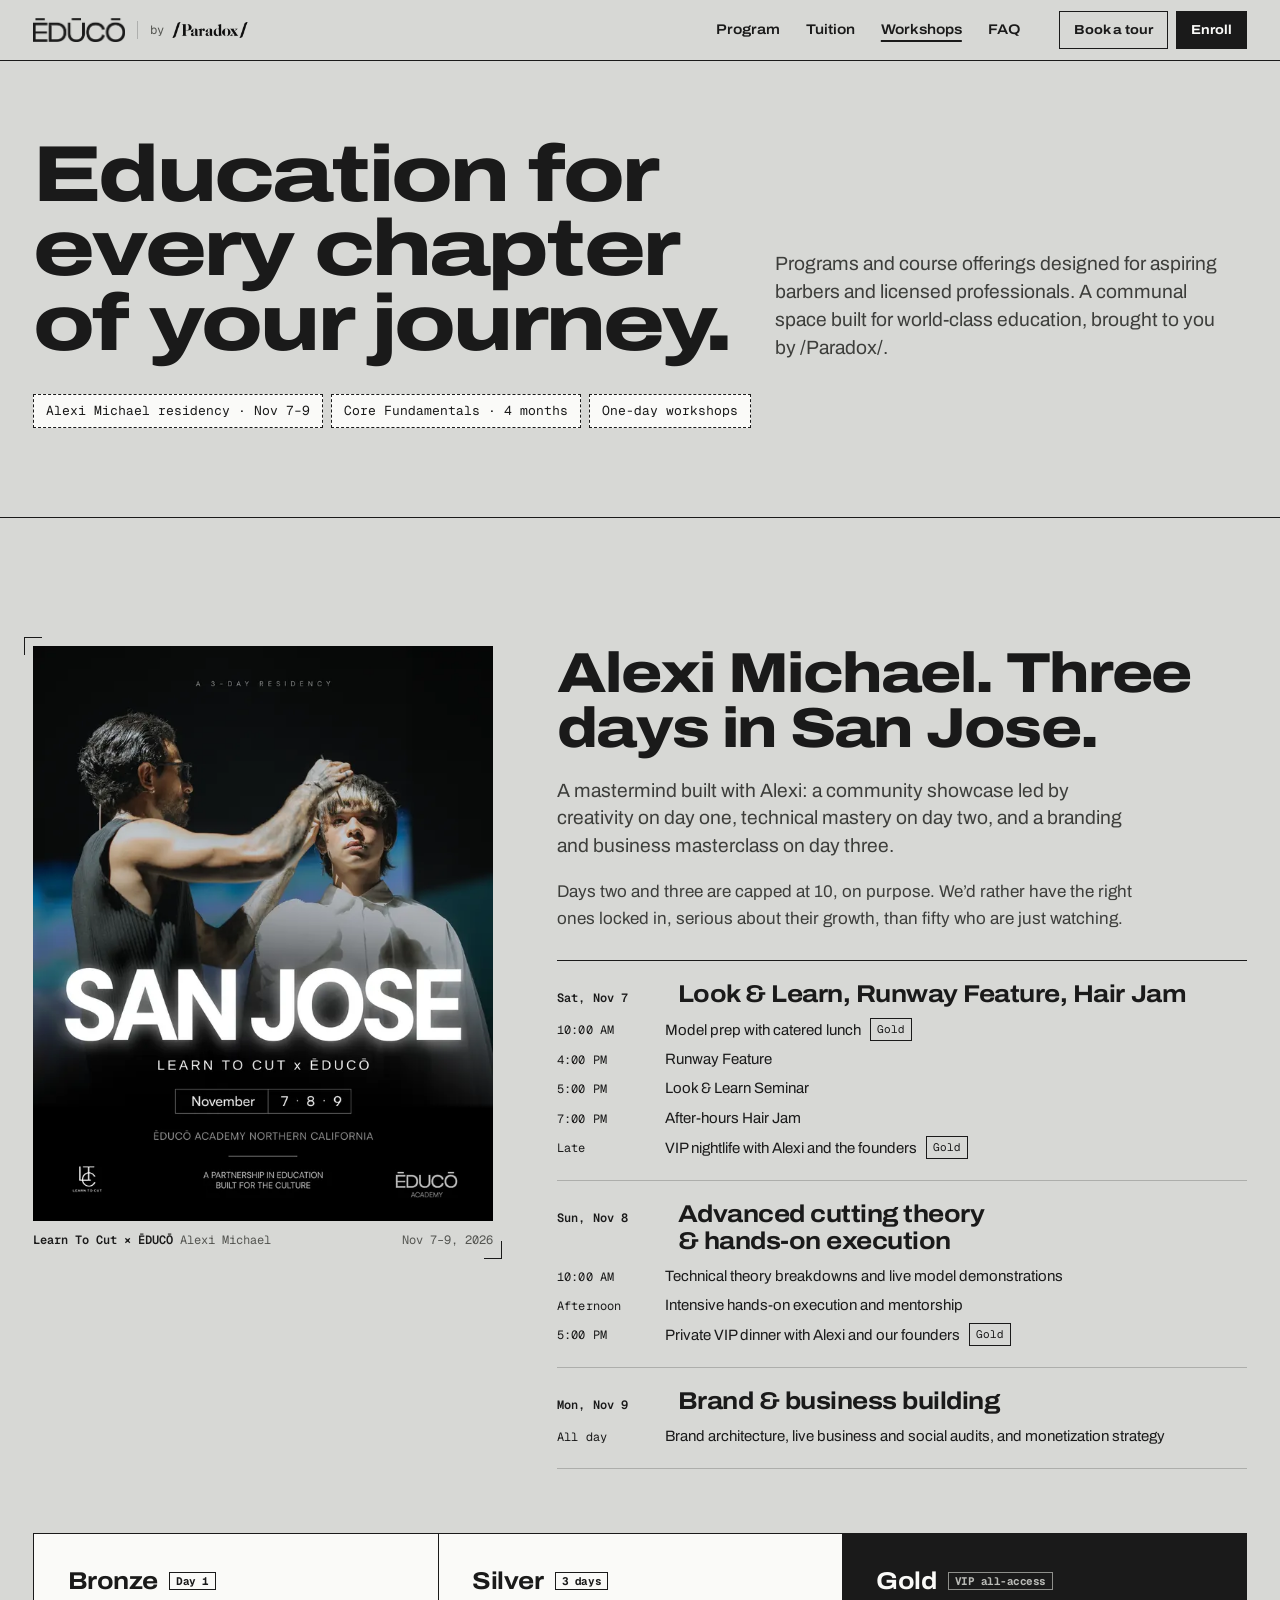
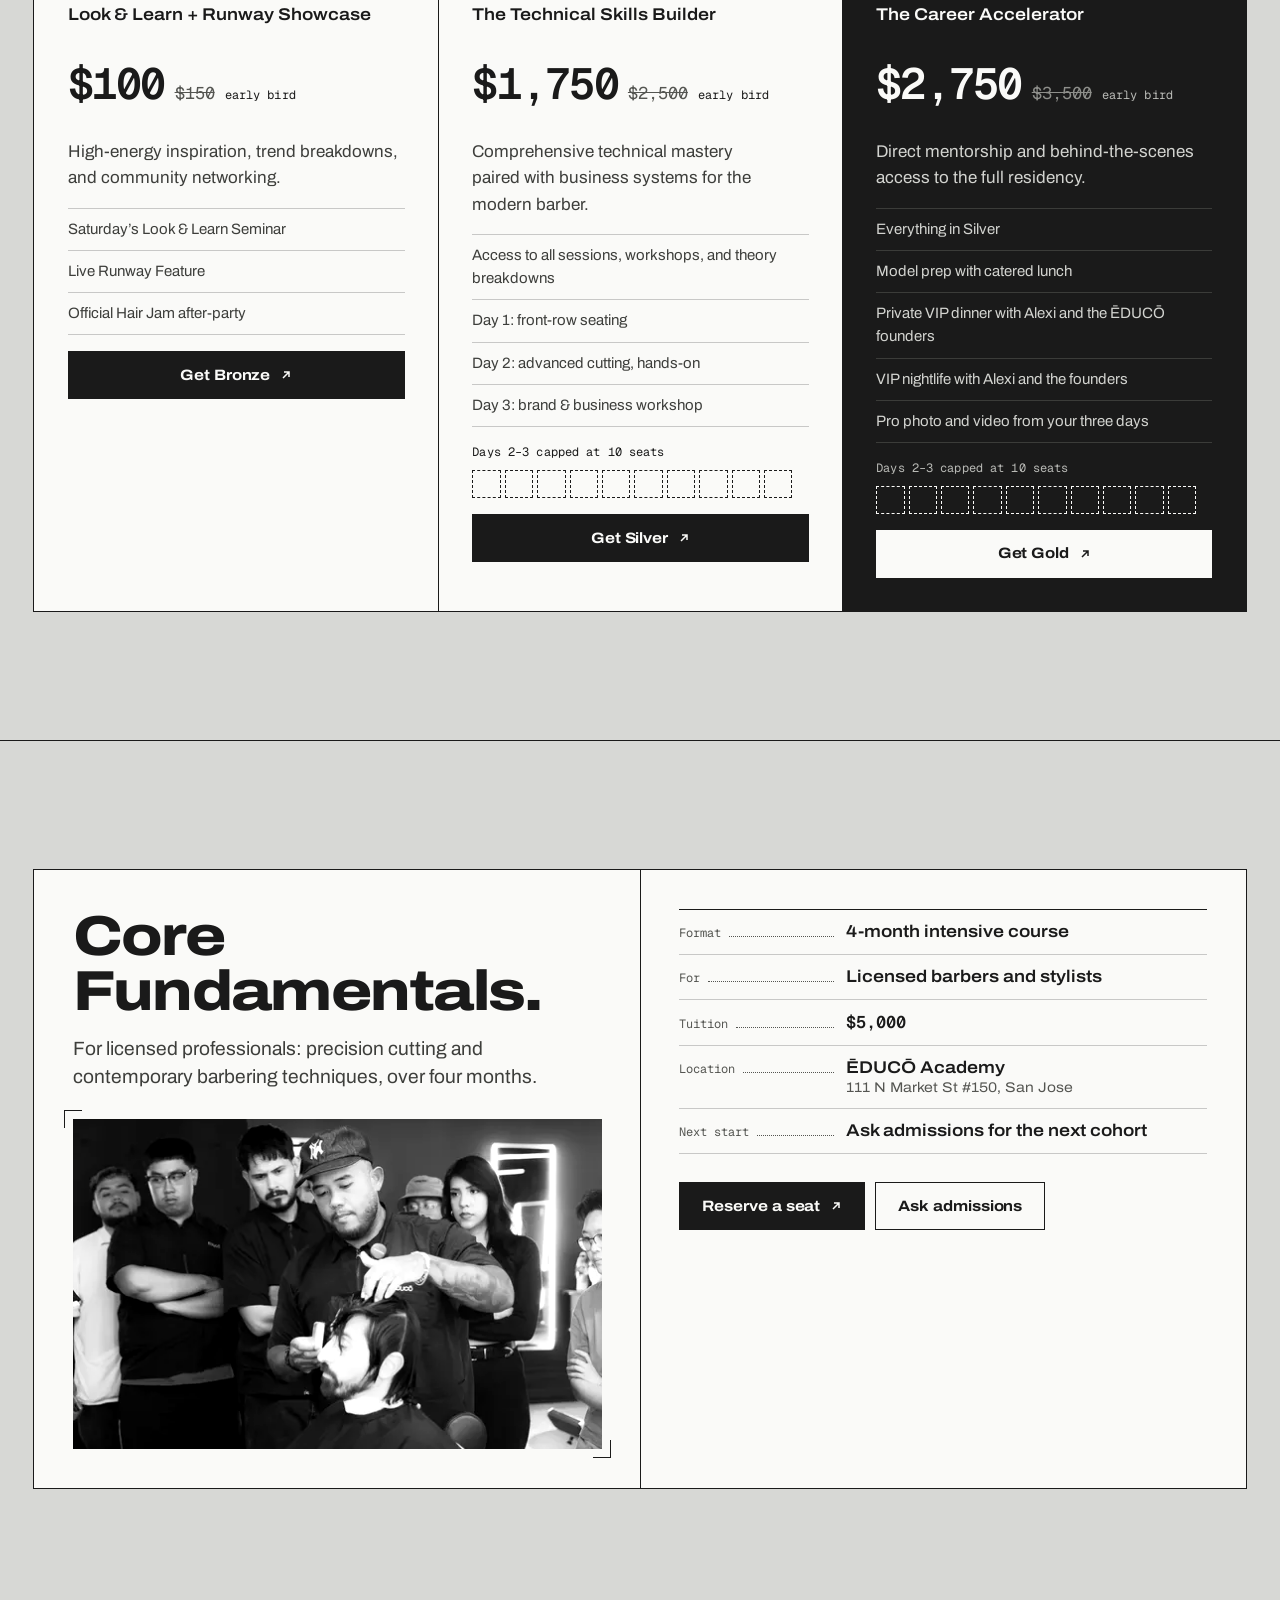
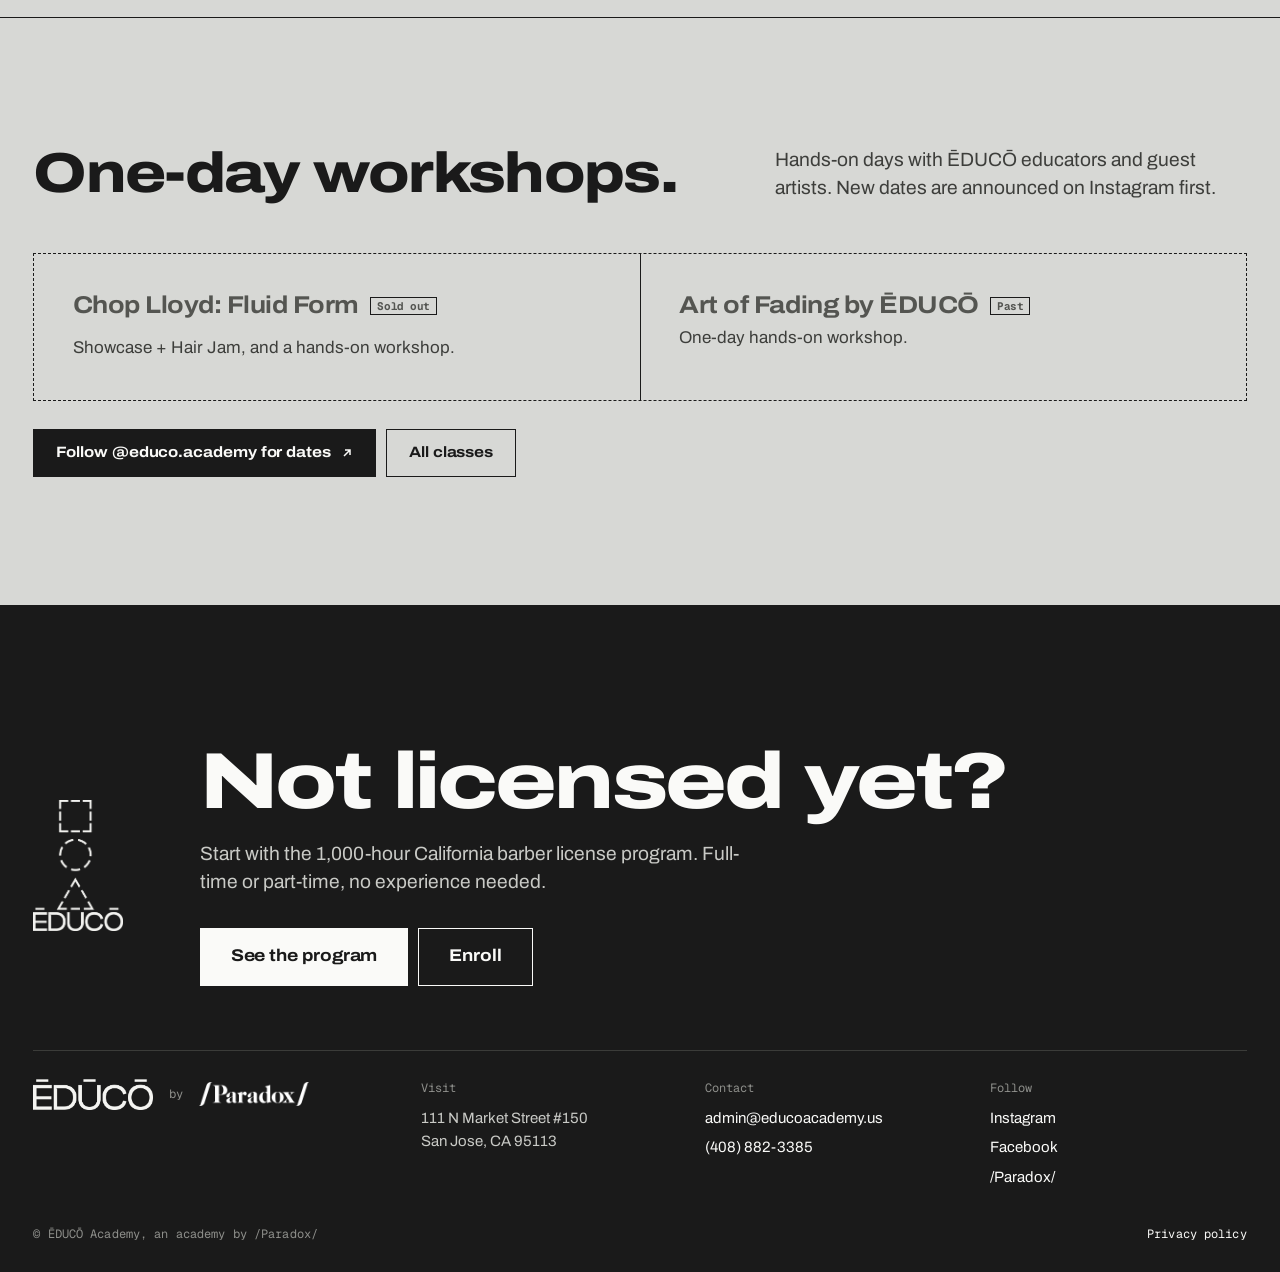
==== workshops.html @ bf1df618 "ĒDUCŌ Academy redesign concept: The Kit (Program + Workshops) Co-Authored-By: Claude Opus 5.5 <norep" ====
<!doctype html>
<html lang="en">
<head>
  <meta charset="utf-8">
  <meta name="viewport" content="width=device-width, initial-scale=1">
  <title>Workshops &amp; courses — ĒDUCŌ Academy</title>
  <meta name="description" content="Workshops and courses for licensed barbers and stylists at ĒDUCŌ Academy, including the Core Fundamentals course and the Alexi Michael three-day residency, Nov 7–9, San Jose.">
  <meta name="theme-color" content="#d7d8d5">
  <link rel="preconnect" href="https://fonts.googleapis.com">
  <link rel="preconnect" href="https://fonts.gstatic.com" crossorigin>
  <link rel="stylesheet" href="https://fonts.googleapis.com/css2?family=Archivo:wdth,wght@62..125,100..900&family=Geist+Mono:wght@400;600&display=swap">
  <link rel="stylesheet" href="edu.css">
  <script src="edu.js" defer></script>
</head>
<body>
<a class="skip" href="#main">Skip to content</a>

<header class="strip">
  <div class="strip__inner wrap">
    <a class="strip__logo" href="index.html" aria-label="ĒDUCŌ Academy home"><img src="img/wordmark-ink.png" alt="ĒDUCŌ" width="1500" height="420"><span class="strip__by">by <img src="img/prdx-ink.png" alt="/Paradox/" width="1984" height="432"></span></a>
    <nav class="strip__nav" aria-label="Main">
      <ul>
        <li><a href="index.html">Program</a></li>
        <li><a href="index.html#tuition">Tuition</a></li>
        <li><a href="workshops.html" aria-current="page">Workshops</a></li>
        <li><a href="index.html#faq">FAQ</a></li>
      </ul>
    </nav>
    <div class="strip__cta">
      <a class="btn btn--sm btn--line" href="https://calendly.com/admin-educoacademy/educo-academy-open-house" target="_blank" rel="noopener">Book a tour</a>
      <a class="btn btn--sm" href="https://educoacademy.edlumina.com/register?student_module=admissions" target="_blank" rel="noopener">Enroll</a>
    </div>
    <button class="menu-btn" type="button" aria-label="Open menu" aria-expanded="false" aria-controls="menu"><span></span></button>
  </div>
</header>

<div class="sheet-menu" id="menu" role="dialog" aria-modal="true" aria-label="Menu">
  <div class="sheet-menu__top">
    <img src="img/wordmark-ink.png" alt="" width="1500" height="420">
    <button class="menu-btn sheet-menu__close" type="button" aria-label="Close menu"><svg viewBox="0 0 14 14" width="14" height="14" fill="none" stroke="currentColor" stroke-width="1.5"><path d="M2 2l10 10M12 2L2 12"/></svg></button>
  </div>
  <ul>
    <li><a href="index.html">Program <span class="mono">1,000 hrs</span></a></li>
    <li><a href="index.html#tuition">Tuition</a></li>
    <li><a href="workshops.html">Workshops</a></li>
    <li><a href="index.html#faq">FAQ</a></li>
    <li><a href="https://www.prdx.us" target="_blank" rel="noopener" class="prdx">/Paradox/</a></li>
  </ul>
  <div class="cta">
    <a class="btn" href="https://educoacademy.edlumina.com/register?student_module=admissions" target="_blank" rel="noopener">Enroll in the program</a>
    <a class="btn btn--line" href="https://calendly.com/admin-educoacademy/educo-academy-open-house" target="_blank" rel="noopener">Book a tour</a>
  </div>
</div>

<main id="main">

  <section class="cover wrap" aria-labelledby="ws-title">
    <div class="sec__head" style="margin:clamp(16px,3vw,40px) 0 0">
      <h1 class="h-xl" id="ws-title">Education for every chapter of your journey.</h1>
      <p class="lede">Programs and course offerings designed for aspiring barbers and licensed professionals. A communal space built for world-class education, brought to you by /Paradox/.</p>
    </div>
    <nav aria-label="On this page" style="margin-top:32px">
      <ul class="focus">
        <li><a href="#residency" style="text-decoration:none">Alexi Michael residency · Nov 7–9</a></li>
        <li><a href="#core" style="text-decoration:none">Core Fundamentals · 4 months</a></li>
        <li><a href="#workshops" style="text-decoration:none">One-day workshops</a></li>
      </ul>
    </nav>
  </section>

  <!-- Residency -->
  <section class="sec wrap" id="residency" aria-labelledby="res-title">
    <div class="residency">
      <figure class="fig">
        <span class="fig__frame"><img src="img/alexi-800.webp" alt="Alexi Michael residency poster: San Jose, Learn To Cut × ĒDUCŌ, November 7, 8, 9." width="640" height="800" loading="lazy"></span>
        <figcaption><span><b>Learn To Cut × ĒDUCŌ</b> Alexi Michael</span><span>Nov 7–9, 2026</span></figcaption>
      </figure>
      <div>
        <h2 class="h-l" id="res-title">Alexi Michael. Three days in San Jose.</h2>
        <p class="lede" style="margin-top:20px">A mastermind built with Alexi: a community showcase led by creativity on day one, technical mastery on day two, and a branding and business masterclass on day three.</p>
        <p style="max-width:60ch;color:var(--ink-2)">Days two and three are capped at 10, on purpose. We’d rather have the right ones locked in, serious about their growth, than fifty who are just watching.</p>

        <div class="days" style="margin-top:28px">
          <div class="day">
            <span class="mono">Sat, Nov 7</span><h3 class="h-m">Look &amp; Learn, Runway Feature, Hair Jam</h3>
            <ol>
              <li><span class="mono">10:00 AM</span><span>Model prep with catered lunch <span class="tag">Gold</span></span></li>
              <li><span class="mono">4:00 PM</span><span>Runway Feature</span></li>
              <li><span class="mono">5:00 PM</span><span>Look &amp; Learn Seminar</span></li>
              <li><span class="mono">7:00 PM</span><span>After-hours Hair Jam</span></li>
              <li><span class="mono">Late</span><span>VIP nightlife with Alexi and the founders <span class="tag">Gold</span></span></li>
            </ol>
          </div>
          <div class="day">
            <span class="mono">Sun, Nov 8</span><h3 class="h-m">Advanced cutting theory &amp; hands-on execution</h3>
            <ol>
              <li><span class="mono">10:00 AM</span><span>Technical theory breakdowns and live model demonstrations</span></li>
              <li><span class="mono">Afternoon</span><span>Intensive hands-on execution and mentorship</span></li>
              <li><span class="mono">5:00 PM</span><span>Private VIP dinner with Alexi and our founders <span class="tag">Gold</span></span></li>
            </ol>
          </div>
          <div class="day">
            <span class="mono">Mon, Nov 9</span><h3 class="h-m">Brand &amp; business building</h3>
            <ol>
              <li><span class="mono">All day</span><span>Brand architecture, live business and social audits, and monetization strategy</span></li>
            </ol>
          </div>
        </div>
      </div>
    </div>

    <div class="passes" style="margin-top:clamp(40px,5vw,64px)">
      <article class="pass">
        <h3 class="h-m">Bronze <span class="tag">Day 1</span></h3>
        <p class="pass__name">Look &amp; Learn + Runway Showcase</p>
        <p class="pass__price"><b>$100</b><s>$150</s><span class="mono">early bird</span></p>
        <p style="margin:0;color:var(--ink-2)">High-energy inspiration, trend breakdowns, and community networking.</p>
        <ul>
          <li>Saturday’s Look &amp; Learn Seminar</li>
          <li>Live Runway Feature</li>
          <li>Official Hair Jam after-party</li>
        </ul>
        <a class="btn" href="https://www.educoacademy.us/alexi-michael" target="_blank" rel="noopener">Get Bronze<svg viewBox="0 0 12 12" fill="none" stroke="currentColor" stroke-width="1.5" aria-hidden="true"><path d="M3 9l6-6M4 3h5v5"/></svg></a>
      </article>
      <article class="pass">
        <h3 class="h-m">Silver <span class="tag">3 days</span></h3>
        <p class="pass__name">The Technical Skills Builder</p>
        <p class="pass__price"><b>$1,750</b><s>$2,500</s><span class="mono">early bird</span></p>
        <p style="margin:0;color:var(--ink-2)">Comprehensive technical mastery paired with business systems for the modern barber.</p>
        <ul>
          <li>Access to all sessions, workshops, and theory breakdowns</li>
          <li>Day 1: front-row seating</li>
          <li>Day 2: advanced cutting, hands-on</li>
          <li>Day 3: brand &amp; business workshop</li>
        </ul>
        <div class="seats"><span class="mono">Days 2–3 capped at 10 seats</span><div class="seats__row" aria-hidden="true"><i></i><i></i><i></i><i></i><i></i><i></i><i></i><i></i><i></i><i></i></div></div>
        <a class="btn" href="https://www.educoacademy.us/alexi-michael" target="_blank" rel="noopener">Get Silver<svg viewBox="0 0 12 12" fill="none" stroke="currentColor" stroke-width="1.5" aria-hidden="true"><path d="M3 9l6-6M4 3h5v5"/></svg></a>
      </article>
      <article class="pass pass--gold">
        <h3 class="h-m">Gold <span class="tag">VIP all-access</span></h3>
        <p class="pass__name">The Career Accelerator</p>
        <p class="pass__price"><b>$2,750</b><s>$3,500</s><span class="mono">early bird</span></p>
        <p style="margin:0;color:#d3d4d0">Direct mentorship and behind-the-scenes access to the full residency.</p>
        <ul>
          <li>Everything in Silver</li>
          <li>Model prep with catered lunch</li>
          <li>Private VIP dinner with Alexi and the ĒDUCŌ founders</li>
          <li>VIP nightlife with Alexi and the founders</li>
          <li>Pro photo and video from your three days</li>
        </ul>
        <div class="seats"><span class="mono">Days 2–3 capped at 10 seats</span><div class="seats__row" aria-hidden="true"><i></i><i></i><i></i><i></i><i></i><i></i><i></i><i></i><i></i><i></i></div></div>
        <a class="btn" href="https://www.educoacademy.us/alexi-michael" target="_blank" rel="noopener">Get Gold<svg viewBox="0 0 12 12" fill="none" stroke="currentColor" stroke-width="1.5" aria-hidden="true"><path d="M3 9l6-6M4 3h5v5"/></svg></a>
      </article>
    </div>
  </section>

  <!-- Core Fundamentals -->
  <section class="sec wrap" id="core" aria-labelledby="core-title">
    <div class="offer">
      <div class="offer__promise">
        <h2 class="h-l" id="core-title">Core Fundamentals.</h2>
        <p class="lede" style="margin:0">For licensed professionals: precision cutting and contemporary barbering techniques, over four months.</p>
        <figure class="fig" style="margin-top:12px"><span class="fig__frame"><img src="img/room-800.webp" alt="Barbers gathered around a chair during a class." width="533" height="800" loading="lazy"></span></figure>
      </div>
      <div class="offer__spec">
        <dl class="spec">
          <div><dt>Format</dt><dd>4-month intensive course</dd></div>
          <div><dt>For</dt><dd>Licensed barbers and stylists</dd></div>
          <div><dt>Tuition</dt><dd><span class="v">$5,000</span></dd></div>
          <div><dt>Location</dt><dd>ĒDUCŌ Academy <small>111 N Market St #150, San Jose</small></dd></div>
          <div><dt>Next start</dt><dd>Ask admissions for the next cohort</dd></div>
        </dl>
        <div class="cover__actions">
          <a class="btn" href="https://www.educoacademy.us/classes" target="_blank" rel="noopener">Reserve a seat<svg viewBox="0 0 12 12" fill="none" stroke="currentColor" stroke-width="1.5" aria-hidden="true"><path d="M3 9l6-6M4 3h5v5"/></svg></a>
          <a class="btn btn--line" href="mailto:admin@educoacademy.us?subject=Core%20Fundamentals">Ask admissions</a>
        </div>
      </div>
    </div>
  </section>

  <!-- One-day workshops -->
  <section class="sec wrap" id="workshops" aria-labelledby="day-title">
    <div class="sec__head">
      <h2 class="h-l" id="day-title">One-day workshops.</h2>
      <p class="lede">Hands-on days with ĒDUCŌ educators and guest artists. New dates are announced on Instagram first.</p>
    </div>
    <div class="offer offer--past">
      <div class="offer__promise">
        <h3 class="h-m">Chop Lloyd: Fluid Form <span class="tag">Sold out</span></h3>
        <p style="margin:0;color:var(--ink-2)">Showcase + Hair Jam, and a hands-on workshop.</p>
      </div>
      <div class="offer__spec">
        <h3 class="h-m">Art of Fading by ĒDUCŌ <span class="tag">Past</span></h3>
        <p style="margin:6px 0 0;color:var(--ink-2)">One-day hands-on workshop.</p>
      </div>
    </div>
    <div class="cover__actions">
      <a class="btn" href="https://www.instagram.com/educo.academy" target="_blank" rel="noopener">Follow @educo.academy for dates<svg viewBox="0 0 12 12" fill="none" stroke="currentColor" stroke-width="1.5" aria-hidden="true"><path d="M3 9l6-6M4 3h5v5"/></svg></a>
      <a class="btn btn--line" href="https://www.educoacademy.us/classes" target="_blank" rel="noopener">All classes</a>
    </div>
  </section>

  <!-- Close: back to the program -->
  <section class="close" aria-labelledby="close-title">
    <div class="wrap close__grid">
      <img class="close__logo" src="img/logo-stack-paper.png" alt="" width="1500" height="2195" loading="lazy">
      <div>
        <h2 class="h-xl" id="close-title">Not licensed yet?</h2>
        <p class="lede" style="margin:20px 0 32px">Start with the 1,000-hour California barber license program. Full-time or part-time, no experience needed.</p>
        <div class="close__actions">
          <a class="btn btn--lg" href="index.html">See the program</a>
          <a class="btn btn--lg btn--line" href="https://educoacademy.edlumina.com/register?student_module=admissions" target="_blank" rel="noopener">Enroll</a>
        </div>
      </div>
    </div>
  </section>
</main>


<footer class="foot">
  <div class="wrap">
    <div class="foot__grid">
      <div class="foot__lock">
        <img src="img/wordmark-paper.png" alt="ĒDUCŌ" width="1500" height="420" loading="lazy">
        <span class="x">by</span>
        <a class="p" href="https://www.prdx.us" target="_blank" rel="noopener"><img src="img/prdx-paper.png" alt="/Paradox/" width="1984" height="432" loading="lazy"></a>
      </div>
      <div>
        <h2>Visit</h2>
        <address>111 N Market Street #150<br>San Jose, CA 95113</address>
      </div>
      <div>
        <h2>Contact</h2>
        <ul>
          <li><a href="mailto:admin@educoacademy.us">admin@educoacademy.us</a></li>
          <li><a href="tel:+14088823385">(408) 882-3385</a></li>
        </ul>
      </div>
      <div>
        <h2>Follow</h2>
        <ul>
          <li><a href="https://www.instagram.com/educo.academy" target="_blank" rel="noopener">Instagram</a></li>
          <li><a href="https://www.facebook.com/people/Educo-Academy/61577444746271/" target="_blank" rel="noopener">Facebook</a></li>
          <li><a href="https://www.prdx.us" target="_blank" rel="noopener">/Paradox/</a></li>
        </ul>
      </div>
    </div>
    <div class="foot__base mono">
      <span>© ĒDUCŌ Academy, an academy by /Paradox/</span>
      <a href="https://www.educoacademy.us/privacy-policy">Privacy policy</a>
    </div>
  </div>
</footer>
</body>
</html>
---- edu.css ----
/* ĒDUCŌ — The Kit */

:root {
  --steel: #d7d8d5;
  --steel-2: #c9cbc7;
  --sheet: #fafaf8;
  --ink: #1a1a1a;
  --ink-2: #3d3e3b;
  --mute: #545551;
  --line: rgba(26, 26, 26, 0.22);
  --prdx: #00a3c4;          /* /Paradox/ Barbicide blue: lineage only; ink text on it, or on ink */

  --sans: "Archivo", "Helvetica Neue", Arial, sans-serif;
  --mono: "Geist Mono", ui-monospace, "SFMono-Regular", Menlo, monospace;

  --gutter: clamp(16px, 2.6vw, 36px);
  --ease-out: cubic-bezier(0.23, 1, 0.32, 1);
  --ease-in-out: cubic-bezier(0.77, 0, 0.175, 1);
  color-scheme: light;
}

*, *::before, *::after { box-sizing: border-box; }
html { -webkit-text-size-adjust: 100%; scroll-behavior: smooth; scroll-padding-top: 72px; scrollbar-color: var(--ink) var(--steel); scrollbar-width: thin; }
body {
  margin: 0; background: var(--steel); color: var(--ink);
  font-family: var(--sans); font-variation-settings: "wdth" 100; font-size: 1.0625rem; line-height: 1.55;
  -webkit-font-smoothing: antialiased; overflow-x: clip;
}
::selection { background: var(--ink); color: var(--sheet); }
img { display: block; max-width: 100%; height: auto; }
a { color: inherit; text-underline-offset: 0.22em; text-decoration-thickness: 1px; }
:focus-visible { outline: 2px solid var(--ink); outline-offset: 3px; }
.skip { position: absolute; left: 12px; top: -60px; z-index: 100; background: var(--ink); color: var(--sheet); padding: 10px 14px; font: 600 0.8rem/1 var(--mono); text-decoration: none; }
.skip:focus { top: 12px; }
h1, h2, h3 { text-wrap: balance; margin: 0; }
p { text-wrap: pretty; }

.wrap { padding-inline: var(--gutter); max-width: 1520px; margin-inline: auto; }

/* ---------- Type ---------- */

.mono { font-family: var(--mono); font-size: 0.75rem; letter-spacing: 0.01em; font-variant-numeric: tabular-nums; }
.h-xl {
  font-variation-settings: "wdth" 125; font-weight: 800; letter-spacing: -0.035em;
  font-size: clamp(2.4rem, 6.2vw, 5.75rem); line-height: 0.94;
}
.h-l {
  font-variation-settings: "wdth" 118; font-weight: 800; letter-spacing: -0.03em;
  font-size: clamp(2rem, 4.4vw, 4rem); line-height: 0.98;
}
.h-m {
  font-variation-settings: "wdth" 112; font-weight: 700; letter-spacing: -0.02em;
  font-size: clamp(1.35rem, 1.9vw, 1.75rem); line-height: 1.1;
}
.lede { font-size: clamp(1.15rem, 1.5vw, 1.375rem); line-height: 1.45; max-width: 52ch; color: var(--ink-2); }
.prdx { font-weight: 700; text-decoration: underline; text-decoration-color: var(--prdx); text-decoration-thickness: 3px; white-space: nowrap; }
.nowrap { white-space: nowrap; }
.prdx-mark { display: inline-block; height: 0.74em; width: auto; vertical-align: -0.02em; }

/* ---------- Buttons ---------- */

.btn {
  display: inline-flex; align-items: center; justify-content: center; gap: 10px;
  height: 48px; padding: 0 22px; border-radius: 0; text-decoration: none; cursor: pointer;
  font-family: var(--sans); font-variation-settings: "wdth" 112; font-weight: 700; font-size: 0.9375rem; letter-spacing: -0.005em;
  border: 1.5px solid var(--ink); background: var(--ink); color: var(--sheet);
  transition: transform 160ms var(--ease-out), background-color 200ms var(--ease-out), color 200ms var(--ease-out);
}
.btn:hover { background: #333431; }
.btn:active { transform: scale(0.97); }
.btn svg { width: 12px; height: 12px; transition: transform 240ms var(--ease-out); }
.btn:hover svg { transform: translate(2px, -2px); }
.btn--line { background: transparent; color: var(--ink); }
.btn--line:hover { background: var(--ink); color: var(--sheet); }
.btn--prdx { background: var(--prdx); border-color: var(--prdx); color: var(--ink); }
.btn--prdx:hover { background: var(--ink); border-color: var(--ink); color: var(--prdx); }
.btn--sm { height: 38px; padding: 0 14px; font-size: 0.8125rem; }
.btn--lg { height: 58px; padding: 0 30px; font-size: 1.0625rem; }

/* ---------- Strip ---------- */

.strip { position: sticky; top: 0; z-index: 40; background: color-mix(in srgb, var(--steel) 92%, transparent); border-bottom: 1px solid var(--ink); }
@supports (backdrop-filter: blur(1px)) { .strip { backdrop-filter: blur(10px) saturate(1.1); } }
.strip__inner { display: flex; align-items: center; gap: 18px; height: 60px; }
.strip__logo { display: flex; align-items: center; gap: 12px; text-decoration: none; flex: none; }
.strip__logo img { width: 92px; }
.strip__by { display: none; align-items: center; gap: 8px; font-family: var(--mono); font-size: 0.75rem; color: var(--mute); padding-left: 12px; border-left: 1px solid var(--line); }
.strip__by img { width: 76px; }
.strip__nav { display: none; margin-left: auto; }
.strip__nav ul { display: flex; gap: 2px; list-style: none; margin: 0; padding: 0; }
.strip__nav a {
  display: block; padding: 8px 12px; text-decoration: none;
  font-variation-settings: "wdth" 112; font-weight: 600; font-size: 0.875rem;
  transition: background-color 200ms var(--ease-out);
}
.strip__nav a:hover { background: var(--steel-2); }
.strip__nav a[aria-current="page"] { text-decoration: underline; text-decoration-thickness: 2px; text-underline-offset: 6px; }
.strip__cta { display: flex; gap: 8px; margin-left: auto; }
.strip__cta .btn--line { display: none; }
@media (min-width: 640px) { .strip__by { display: inline-flex; } }
@media (min-width: 1000px) {
  .strip__nav { display: block; }
  .strip__cta { margin-left: 8px; }
  .strip__cta .btn--line { display: inline-flex; }
}
.menu-btn { display: inline-grid; place-items: center; width: 38px; height: 38px; border: 1.5px solid var(--ink); background: transparent; cursor: pointer; padding: 0; }
.menu-btn span { display: block; width: 14px; height: 1.5px; background: var(--ink); box-shadow: 0 -4px 0 var(--ink), 0 4px 0 var(--ink); }
@media (min-width: 1000px) { .menu-btn { display: none; } }

.sheet-menu {
  position: fixed; inset: 0; z-index: 60; background: var(--sheet); display: flex; flex-direction: column;
  padding: 12px var(--gutter) 24px; clip-path: inset(0 0 100% 0); visibility: hidden;
  transition: clip-path 520ms var(--ease-in-out), visibility 0s linear 520ms;
}
.sheet-menu.is-open { clip-path: inset(0); visibility: visible; transition: clip-path 520ms var(--ease-in-out), visibility 0s; }
.sheet-menu__top { display: flex; justify-content: space-between; align-items: center; height: 40px; }
.sheet-menu__top img { width: 92px; }
.sheet-menu ul { list-style: none; margin: 28px 0 0; padding: 0; border-top: 1px solid var(--ink); }
.sheet-menu li a {
  display: flex; justify-content: space-between; align-items: baseline; padding: 16px 0; border-bottom: 1px solid var(--line); text-decoration: none;
  font-variation-settings: "wdth" 125; font-weight: 800; font-size: 2rem; letter-spacing: -0.03em; line-height: 1;
}
.sheet-menu .cta { margin-top: auto; display: grid; gap: 10px; }
.sheet-menu .cta .btn { height: 54px; }

/* ---------- Logo: construction draw-down ---------- */

.js .cover__logo { clip-path: inset(0 0 100% 0); }
.js.is-loaded .cover__logo { clip-path: inset(0 0 0 0); transition: clip-path 1300ms var(--ease-in-out) 100ms; }
.close__logo { width: clamp(64px, 7vw, 96px); }


/* Crop marks around plates */
.fig { position: relative; margin: 0; }
.fig img { width: 100%; height: 100%; object-fit: cover; filter: grayscale(1) contrast(1.08); }
.fig::before, .fig::after {
  content: ""; position: absolute; width: 18px; height: 18px; pointer-events: none; z-index: 2;
  border-color: var(--ink); border-style: solid;
}
.fig::before { left: -9px; top: -9px; border-width: 1px 0 0 1px; }
.fig::after { right: -9px; bottom: -9px; border-width: 0 1px 1px 0; }
.fig figcaption {
  display: flex; justify-content: space-between; gap: 12px; margin-top: 10px;
  font-family: var(--mono); font-size: 0.75rem; color: var(--mute);
}
.fig figcaption b { color: var(--ink); font-weight: 600; }
.fig__frame { display: block; overflow: hidden; background: var(--steel-2); }

/* ---------- Cover ---------- */

.cover { padding-block: clamp(24px, 3vw, 44px) clamp(56px, 7vw, 96px); }
.cover__grid { display: grid; gap: 36px; }
.cover__head { display: grid; gap: clamp(20px, 2.6vw, 36px); }
.cover__logo { width: clamp(100px, 11vw, 160px); }
.cover__h1 { font-size: clamp(2.2rem, 4.6vw, 4.6rem); }
.cover .lede { margin: 28px 0 0; }
.cover__actions { display: flex; flex-wrap: wrap; gap: 10px; margin-top: 28px; }
.cover__photo { position: relative; }
.cover__photo .fig__frame { aspect-ratio: 4 / 5; position: relative; }
/* Hairline part callouts on Fig. 1 (positions assume the 4:5 frame + 35% crop) */
.callout {
  position: absolute; z-index: 2; left: var(--x); top: var(--y); display: flex; align-items: center;
  transform: translate(-4.5px, -50%); pointer-events: none;
}
.callout::before { content: ""; order: -2; width: 9px; height: 9px; border: 1.5px solid var(--sheet); border-radius: 50%; flex: none; }
.callout::after { content: ""; order: -1; width: clamp(28px, 5vw, 64px); border-top: 1px solid var(--sheet); }
.callout b { font: 600 0.6875rem/1 var(--mono); color: var(--ink); background: var(--sheet); padding: 4px 6px; }
.callout--l { flex-direction: row-reverse; transform: translate(calc(-100% + 4.5px), -50%); }

.cover__photo img { object-position: 50% 35%; }
.cover__plate { background: var(--sheet); border: 1px solid var(--ink); padding: 16px 18px 6px; margin-top: 16px; }
.cover__plate-title { display: flex; justify-content: space-between; gap: 12px; margin: 0 0 10px; color: var(--mute); }
.cover__plate .spec > div { padding: 8px 0; }
.cover__plate .spec > div:last-child { border-bottom: 0; }
.cover__plate .spec dd { font-size: 0.9375rem; }
.cover__plate .spec dd small { font-size: 0.8125rem; }
@media (min-width: 960px) {
  .cover__grid { grid-template-columns: minmax(0, 1fr) minmax(0, 1fr); gap: clamp(32px, 4vw, 72px); align-items: center; }
  .cover__plate { position: absolute; left: -36px; bottom: 44px; width: min(440px, 80%); margin: 0; }
}

/* ---------- Spec table ---------- */

.spec { margin: 0; display: grid; border-top: 1.5px solid var(--ink); }
.spec > div {
  display: grid; grid-template-columns: minmax(6.5em, 0.6fr) 1.4fr; gap: 12px; align-items: baseline;
  padding: 11px 0; border-bottom: 1px solid var(--line);
}
.spec dt { display: flex; align-items: baseline; gap: 8px; font-family: var(--mono); font-size: 0.75rem; color: var(--mute); }
.spec dt::after { content: ""; flex: 1; min-width: 12px; border-bottom: 1px dotted currentColor; }
.spec dd { margin: 0; font-variation-settings: "wdth" 112; font-weight: 600; font-size: 1.0625rem; line-height: 1.3; }
.spec dd .v { font-family: var(--mono); font-weight: 600; font-variant-numeric: tabular-nums; }
.spec dd small { display: block; font-family: var(--sans); font-weight: 400; font-size: 0.875rem; color: var(--mute); }

/* ---------- Section frame ---------- */

.sec { padding-block: clamp(72px, 10vw, 140px); border-top: 1px solid var(--ink); }
.sec__head { display: grid; gap: 16px; margin-bottom: clamp(32px, 4vw, 56px); }
.sec__head .lede { margin: 0; }
@media (min-width: 960px) {
  .sec__head { grid-template-columns: minmax(0, 1.2fr) minmax(0, 0.8fr); align-items: end; gap: var(--gutter); }
}

.sheet { background: var(--sheet); border: 1px solid var(--ink); padding: clamp(20px, 3vw, 40px); }
.sec--sheet { background: var(--sheet); }

/* ---------- Comparison (vs. others) ---------- */

.compare { display: grid; gap: 0; border: 1px solid var(--ink); background: var(--sheet); }
.compare__col { padding: clamp(20px, 3vw, 36px); }
.compare__col + .compare__col { border-top: 1px solid var(--ink); }
.compare__col h3 { display: flex; align-items: center; justify-content: space-between; gap: 12px; padding-bottom: 14px; border-bottom: 1.5px solid var(--ink); margin-bottom: 4px; }
.compare__col ul { list-style: none; margin: 0; padding: 0; }
.compare__col li { display: grid; grid-template-columns: 22px 1fr; gap: 10px; padding: 12px 0; border-bottom: 1px solid var(--line); }
.compare__col li svg { width: 16px; height: 16px; margin-top: 4px; }
.compare__col--them { background: var(--steel-2); color: var(--ink-2); }
.compare__col--them h3 { color: var(--ink-2); border-color: var(--ink-2); }
.compare__col--them li { color: var(--ink-2); }
@media (min-width: 860px) {
  .compare { grid-template-columns: 1.15fr 0.85fr; }
  .compare__col + .compare__col { border-top: 0; border-left: 1px solid var(--ink); }
}

/* ---------- Lineage ---------- */

.lineage { display: grid; gap: 32px; }
.lineage blockquote { margin: 0; }
.lineage blockquote p {
  font-variation-settings: "wdth" 112; font-weight: 600; letter-spacing: -0.02em;
  font-size: clamp(1.4rem, 2.5vw, 2.25rem); line-height: 1.18; margin: 0;
}
.lineage cite { display: block; margin-top: 18px; font-style: normal; }
.lineage .fig__frame { aspect-ratio: 4 / 5; }
.lineage__links { display: flex; flex-wrap: wrap; gap: 10px 24px; align-items: center; margin-top: 28px; }
.link {
  display: inline-flex; align-items: center; gap: 8px; text-decoration: none; padding-bottom: 3px;
  font-variation-settings: "wdth" 112; font-weight: 700; font-size: 0.9375rem;
  background: linear-gradient(currentColor, currentColor) 0 100% / 100% 1.5px no-repeat;
  transition: background-size 320ms var(--ease-out);
}
.link:hover { background-size: 0% 1.5px; background-position: 100% 100%; }
.link svg { width: 12px; height: 12px; }
@media (min-width: 960px) {
  .lineage { grid-template-columns: minmax(0, 0.8fr) minmax(0, 1.2fr); gap: clamp(32px, 5vw, 96px); align-items: center; }
}

/* ---------- Parts list (curriculum) ---------- */

.parts { list-style: none; margin: 0; padding: 0; display: grid; border-top: 1.5px solid var(--ink); }
.parts li { display: grid; grid-template-columns: 4.2em 1fr; gap: 4px 12px; padding: 16px 0; border-bottom: 1px solid var(--line); }
.parts .no { font-family: var(--mono); font-size: 0.75rem; color: var(--mute); padding-top: 5px; }
.parts p { grid-column: 2; margin: 0; color: var(--ink-2); font-size: 0.9375rem; }
.curriculum { display: grid; gap: 32px; }
.curriculum__figs { display: grid; grid-template-columns: 1fr 1fr; gap: 20px; align-content: start; }
.curriculum__figs .fig__frame { aspect-ratio: 3 / 4; }
.curriculum__figs .fig:first-child { grid-column: 1 / -1; }
.curriculum__figs .fig:first-child .fig__frame { aspect-ratio: 16 / 10; }
.focus { display: flex; flex-wrap: wrap; gap: 8px; margin: 22px 0 0; padding: 0; list-style: none; }
.focus li {
  font-family: var(--mono); font-size: 0.8125rem; padding: 6px 12px; border: 1px dashed var(--ink); background: var(--sheet);
}
@media (min-width: 960px) {
  .curriculum { grid-template-columns: minmax(0, 1fr) minmax(0, 1fr); gap: clamp(32px, 5vw, 80px); }
}

/* ---------- Configurator ---------- */

.config { display: grid; gap: 0; border: 1px solid var(--ink); background: var(--sheet); }
.config__side { padding: clamp(20px, 3vw, 40px); display: grid; gap: 22px; align-content: start; }
.config__main { padding: clamp(20px, 3vw, 40px); border-top: 1px solid var(--ink); }
.toggle { display: inline-grid; grid-template-columns: 1fr 1fr; border: 1.5px solid var(--ink); padding: 3px; gap: 3px; width: 100%; max-width: 420px; position: relative; }
.toggle button {
  position: relative; z-index: 1; height: 46px; border: 0; background: transparent; cursor: pointer; color: var(--ink);
  font-family: var(--sans); font-variation-settings: "wdth" 112; font-weight: 700; font-size: 0.9375rem;
  transition: color 240ms var(--ease-out);
}
.toggle button[aria-pressed="true"] { color: var(--sheet); }
.toggle__thumb {
  position: absolute; z-index: 0; top: 3px; bottom: 3px; left: 3px; width: calc(50% - 4.5px); background: var(--ink);
  transition: transform 380ms var(--ease-out);
}
.toggle[data-mode="pt"] .toggle__thumb { transform: translateX(calc(100% + 3px)); }
.config__big { display: flex; align-items: baseline; gap: 12px; flex-wrap: wrap; }
.config__big b {
  font-family: var(--mono); font-weight: 600; font-variant-numeric: tabular-nums; letter-spacing: -0.05em;
  font-size: clamp(3.4rem, 8vw, 6.5rem); line-height: 0.9;
}
.swap { display: inline-block; transition: opacity 220ms var(--ease-out), transform 220ms var(--ease-out); }
.swap.is-swapping { opacity: 0; transform: translateY(6px); }
.req { list-style: none; margin: 0; padding: 0; display: grid; gap: 8px; }
.req li { display: grid; grid-template-columns: 22px 1fr; gap: 8px; }
.req svg { width: 16px; height: 16px; margin-top: 4px; }
@media (min-width: 960px) {
  .config { grid-template-columns: minmax(0, 0.9fr) minmax(0, 1.1fr); }
  .config__main { border-top: 0; border-left: 1px solid var(--ink); }
}

/* ---------- Educators ---------- */

.people { display: grid; gap: 40px 24px; }
.person .fig__frame { aspect-ratio: 4 / 5; }
.person h3 { margin-top: 18px; }
.person .role { color: var(--mute); margin-top: 4px; }
.person blockquote { margin: 14px 0 0; color: var(--ink-2); font-size: 0.9375rem; }
@media (min-width: 760px) { .people { grid-template-columns: repeat(3, minmax(0, 1fr)); } }

/* ---------- Field reports (students) ---------- */

.reports { display: grid; gap: 1px; background: var(--ink); border: 1px solid var(--ink); }
.report { background: var(--sheet); padding: 22px; display: grid; gap: 14px; align-content: start; }
.report__who { display: flex; align-items: center; gap: 12px; }
.report__who img { width: 52px; height: 52px; object-fit: cover; filter: grayscale(1); flex: none; }
.report__who .init { width: 52px; height: 52px; display: grid; place-items: center; border: 1px dashed var(--ink); font-family: var(--mono); font-size: 0.875rem; flex: none; }
.report__who b { display: block; font-variation-settings: "wdth" 112; font-weight: 700; line-height: 1.15; }
.report p { margin: 0; font-size: 0.9375rem; line-height: 1.5; color: var(--ink-2); }
.report--lead { background: var(--ink); color: var(--sheet); }
.report--lead p { color: var(--sheet); font-variation-settings: "wdth" 112; font-weight: 600; font-size: clamp(1.15rem, 1.6vw, 1.4rem); line-height: 1.3; letter-spacing: -0.01em; }
.report--lead .report__who b { color: var(--sheet); }
.report--lead .mono { color: #b9bab6; }
@media (min-width: 700px) { .reports { grid-template-columns: repeat(2, minmax(0, 1fr)); } }
@media (min-width: 1100px) {
  .reports { grid-template-columns: repeat(4, minmax(0, 1fr)); }
  .report--lead { grid-column: span 2; grid-row: span 2; padding: 36px; align-content: space-between; }
  .report:last-child { grid-column: span 2; }
}

/* ---------- Tuition: one price sheet with leaders ---------- */

.price { margin: 0; border: 1px solid var(--ink); background: var(--sheet); padding: clamp(8px, 1.6vw, 20px) clamp(20px, 3vw, 40px); }
.price > div { display: flex; align-items: baseline; gap: 14px; padding: clamp(16px, 2vw, 26px) 0; border-bottom: 1px solid var(--line); }
.price > div:last-child { border-bottom: 0; }
.price > div::after { content: ""; order: 1; flex: 1; min-width: 24px; border-bottom: 1.5px dotted var(--ink); }
.price dt { font-variation-settings: "wdth" 118; font-weight: 800; letter-spacing: -0.02em; font-size: clamp(1.35rem, 2.4vw, 2.25rem); line-height: 1.05; }
.price dt small { display: block; margin-top: 6px; font-variation-settings: "wdth" 100; font-weight: 400; letter-spacing: 0; font-size: 0.9375rem; color: var(--ink-2); }
.price dd { order: 2; margin: 0; white-space: nowrap; line-height: 1; }
.price__fig { font-family: var(--mono); font-weight: 600; font-variant-numeric: tabular-nums; letter-spacing: -0.04em; font-size: clamp(1.9rem, 4.4vw, 3.6rem); }
.price__word { font-variation-settings: "wdth" 118; font-weight: 800; letter-spacing: -0.03em; font-size: clamp(1.5rem, 3.4vw, 2.75rem); }

/* ---------- Stations (enroll path) ---------- */

.stations { list-style: none; margin: 0; padding: 0; display: grid; gap: 0; counter-reset: st; }
.station { position: relative; display: grid; gap: 12px; padding: 24px 0 28px 52px; border-left: 1px dashed var(--ink); margin-left: 15px; }
.station::before {
  content: ""; position: absolute; left: -16px; top: 24px; width: 30px; height: 30px; background: var(--steel); border: 1.5px solid var(--ink);
}
.station:nth-child(2)::before { border-radius: 50%; }
.station:nth-child(3)::before { clip-path: polygon(50% 4%, 98% 96%, 2% 96%); background: var(--ink); border: 0; }
.station:nth-child(4)::before { background: var(--ink); }
.station:last-child { border-left-color: transparent; }
.station p { margin: 0; color: var(--ink-2); max-width: 46ch; }
.station .btn { justify-self: start; }
@media (min-width: 960px) {
  .stations { grid-template-columns: repeat(4, minmax(0, 1fr)); }
  .station { padding: 56px 24px 0 0; margin: 0; border-left: 0; border-top: 1px dashed var(--ink); align-content: start; }
  .station::before { left: 0; top: -16px; }
  .station:last-child { border-top-color: var(--ink); border-top-style: solid; }
}

/* ---------- FAQ ---------- */

.faq { border-top: 1.5px solid var(--ink); }
.faq details { border-bottom: 1px solid var(--line); }
.faq summary {
  list-style: none; cursor: pointer; display: grid; grid-template-columns: 1fr 24px; gap: 16px; align-items: center; padding: 18px 0;
  font-variation-settings: "wdth" 112; font-weight: 700; font-size: 1.125rem; line-height: 1.25;
}
.faq summary::-webkit-details-marker { display: none; }
.faq summary i { position: relative; width: 16px; height: 16px; justify-self: end; }
.faq summary i::before, .faq summary i::after { content: ""; position: absolute; left: 0; right: 0; top: 7px; height: 1.5px; background: var(--ink); transition: transform 300ms var(--ease-out); }
.faq summary i::after { transform: rotate(90deg); }
.faq details[open] summary i::after { transform: rotate(0deg); }
.faq summary:hover { color: var(--ink-2); }
.faq .a { padding: 0 0 20px; max-width: 68ch; color: var(--ink-2); }
.faq .a p { margin: 0 0 10px; }
.faq .a ul { margin: 0; padding-left: 1.1em; }
.faq-grid { display: grid; gap: 32px; }
@media (min-width: 960px) { .faq-grid { grid-template-columns: minmax(0, 0.7fr) minmax(0, 1.3fr); gap: clamp(32px, 5vw, 80px); } }

/* ---------- Compliance ---------- */

.comply { display: grid; gap: 20px; padding: clamp(24px, 3vw, 40px); border: 1px dashed var(--ink); }
.comply p { margin: 0; max-width: 70ch; }
.comply ul { list-style: none; margin: 0; padding: 0; display: flex; flex-wrap: wrap; gap: 10px; }
.comply a { display: inline-flex; align-items: center; gap: 8px; padding: 8px 12px; border: 1px solid var(--ink); text-decoration: none; font-family: var(--mono); font-size: 0.75rem; background: var(--sheet); transition: background-color 200ms var(--ease-out), color 200ms var(--ease-out); }
.comply a:hover { background: var(--ink); color: var(--sheet); }
.comply svg { width: 11px; height: 11px; }

/* ---------- Close ---------- */

.close { background: var(--ink); color: var(--sheet); padding-block: clamp(72px, 11vw, 160px) clamp(40px, 5vw, 64px); }
.close__grid { display: grid; gap: 32px; }
.close .h-xl { max-width: 14ch; }
.close .lede { color: #c9cac6; }
.close .btn { background: var(--sheet); color: var(--ink); border-color: var(--sheet); }
.close .btn:hover { background: #fff; }
.close .btn--line { background: transparent; color: var(--sheet); }
.close .btn--line:hover { background: var(--sheet); color: var(--ink); }
.close__actions { display: flex; flex-wrap: wrap; gap: 10px; }
@media (min-width: 960px) { .close__grid { grid-template-columns: auto 1fr; gap: clamp(40px, 6vw, 96px); align-items: center; } }

/* ---------- Footer ---------- */

.foot { background: var(--ink); color: #c9cac6; padding: 0 0 28px; font-size: 0.9375rem; }
.foot a { text-decoration: none; color: var(--sheet); overflow-wrap: anywhere; }
.foot a:hover { text-decoration: underline; }
.foot__grid { display: grid; gap: 28px; grid-template-columns: repeat(2, minmax(0, 1fr)); padding-top: 28px; border-top: 1px solid #3b3c39; }
.foot h2 { font-family: var(--mono); font-size: 0.75rem; font-weight: 400; color: #8e8f8b; margin: 0 0 10px; }
.foot ul { list-style: none; margin: 0; padding: 0; display: grid; gap: 6px; }
.foot address { font-style: normal; }
.foot__lock { display: flex; align-items: center; gap: 16px; grid-column: 1 / -1; }
.foot__lock img { width: 120px; }
.foot__lock span { font-family: var(--mono); font-size: 0.75rem; }
.foot__lock .x { color: #8e8f8b; }
.foot__lock .p img { width: 110px; }
.foot__base { margin-top: 36px; display: flex; flex-wrap: wrap; justify-content: space-between; gap: 12px; color: #8e8f8b; }
@media (min-width: 900px) { .foot__grid { grid-template-columns: 1.4fr 1fr 1fr 1fr; } .foot__lock { grid-column: auto; align-self: start; } }

/* ---------- Workshops ---------- */

.offer { display: grid; gap: 0; border: 1px solid var(--ink); background: var(--sheet); }
.offer__promise { padding: clamp(22px, 3vw, 40px); display: grid; gap: 16px; align-content: start; }
.offer__spec { padding: clamp(22px, 3vw, 40px); border-top: 1px solid var(--ink); }
.offer + .offer { margin-top: 24px; }
.offer .fig__frame { aspect-ratio: 16 / 10; }
@media (min-width: 960px) {
  .offer { grid-template-columns: 1fr 1fr; }
  .offer__spec { border-top: 0; border-left: 1px solid var(--ink); }
}
.offer--past { background: transparent; border-style: dashed; }
.offer--past .h-m { color: var(--mute); }

.passes { display: grid; gap: 0; border: 1px solid var(--ink); background: var(--sheet); }
.pass { padding: clamp(22px, 2.6vw, 36px); display: grid; gap: 16px; align-content: start; }
.pass + .pass { border-top: 1px solid var(--ink); }
.pass h3 .tag, .offer h3 .tag { vertical-align: 0.3em; }
.pass__name { margin: -8px 0 0; font-variation-settings: "wdth" 112; font-weight: 600; }
.pass__price { display: flex; align-items: baseline; gap: 10px; flex-wrap: wrap; }
.pass__price b { font-family: var(--mono); font-weight: 600; font-size: clamp(2rem, 3.4vw, 2.75rem); letter-spacing: -0.04em; line-height: 1; }
.pass__price s { font-family: var(--mono); color: var(--mute); }
.pass ul { list-style: none; margin: 0; padding: 0; border-top: 1px solid var(--line); }
.pass li { padding: 9px 0; border-bottom: 1px solid var(--line); font-size: 0.9375rem; color: var(--ink-2); }
.pass .btn { margin-top: auto; }
.pass--gold { background: var(--ink); color: var(--sheet); }
.pass--gold li { color: #d3d4d0; border-color: #3b3c39; }
.pass--gold ul { border-color: #3b3c39; }
.pass--gold .pass__price s { color: #8e8f8b; }
.pass--gold .btn { background: var(--sheet); color: var(--ink); border-color: var(--sheet); }
.pass--gold .mono, .pass--gold .tag { color: #b9bab6; border-color: #8e8f8b; }
@media (min-width: 960px) {
  .passes { grid-template-columns: repeat(3, minmax(0, 1fr)); }
  .pass + .pass { border-top: 0; border-left: 1px solid var(--ink); }
}

.seats { display: grid; gap: 8px; }
.seats__row { display: grid; grid-template-columns: repeat(10, 1fr); gap: 4px; max-width: 320px; }
.seats__row i { aspect-ratio: 1; border: 1px dashed currentColor; }

.days { display: grid; gap: 0; border-top: 1.5px solid var(--ink); }
.day { display: grid; grid-template-columns: 6.5em 1fr; gap: 10px; align-items: baseline; padding: 20px 0; border-bottom: 1px solid var(--line); }
.day > .mono { color: var(--ink); font-weight: 600; }
.day ol { grid-column: 1 / -1; list-style: none; margin: 0; padding: 0; display: grid; gap: 6px; }
.day li { display: grid; grid-template-columns: 6.5em 1fr; gap: 10px; font-size: 0.9375rem; }
.day li .mono { padding-top: 3px; }
.tag { display: inline-block; font-family: var(--mono); font-size: 0.6875rem; padding: 2px 6px; border: 1px solid var(--ink); margin-left: 6px; vertical-align: 2px; }

.residency { display: grid; gap: 32px; }
.residency .fig__frame { aspect-ratio: 4 / 5; }
.residency .fig img { filter: none; }
@media (min-width: 960px) { .residency { grid-template-columns: minmax(0, 0.8fr) minmax(0, 1.2fr); gap: clamp(32px, 5vw, 80px); align-items: start; } }

@media (prefers-reduced-motion: reduce) {
  html { scroll-behavior: auto; }
  *, *::before, *::after { animation: none !important; transition-duration: 1ms !important; transition-delay: 0ms !important; }
  .js .cover__logo { clip-path: none; }
}

@media (max-width: 559px) {
  .price > div { flex-wrap: wrap; gap: 8px; }
  .price > div::after { display: none; }
  .price dt { flex: 1 0 100%; }
  .price dd { white-space: normal; }
}
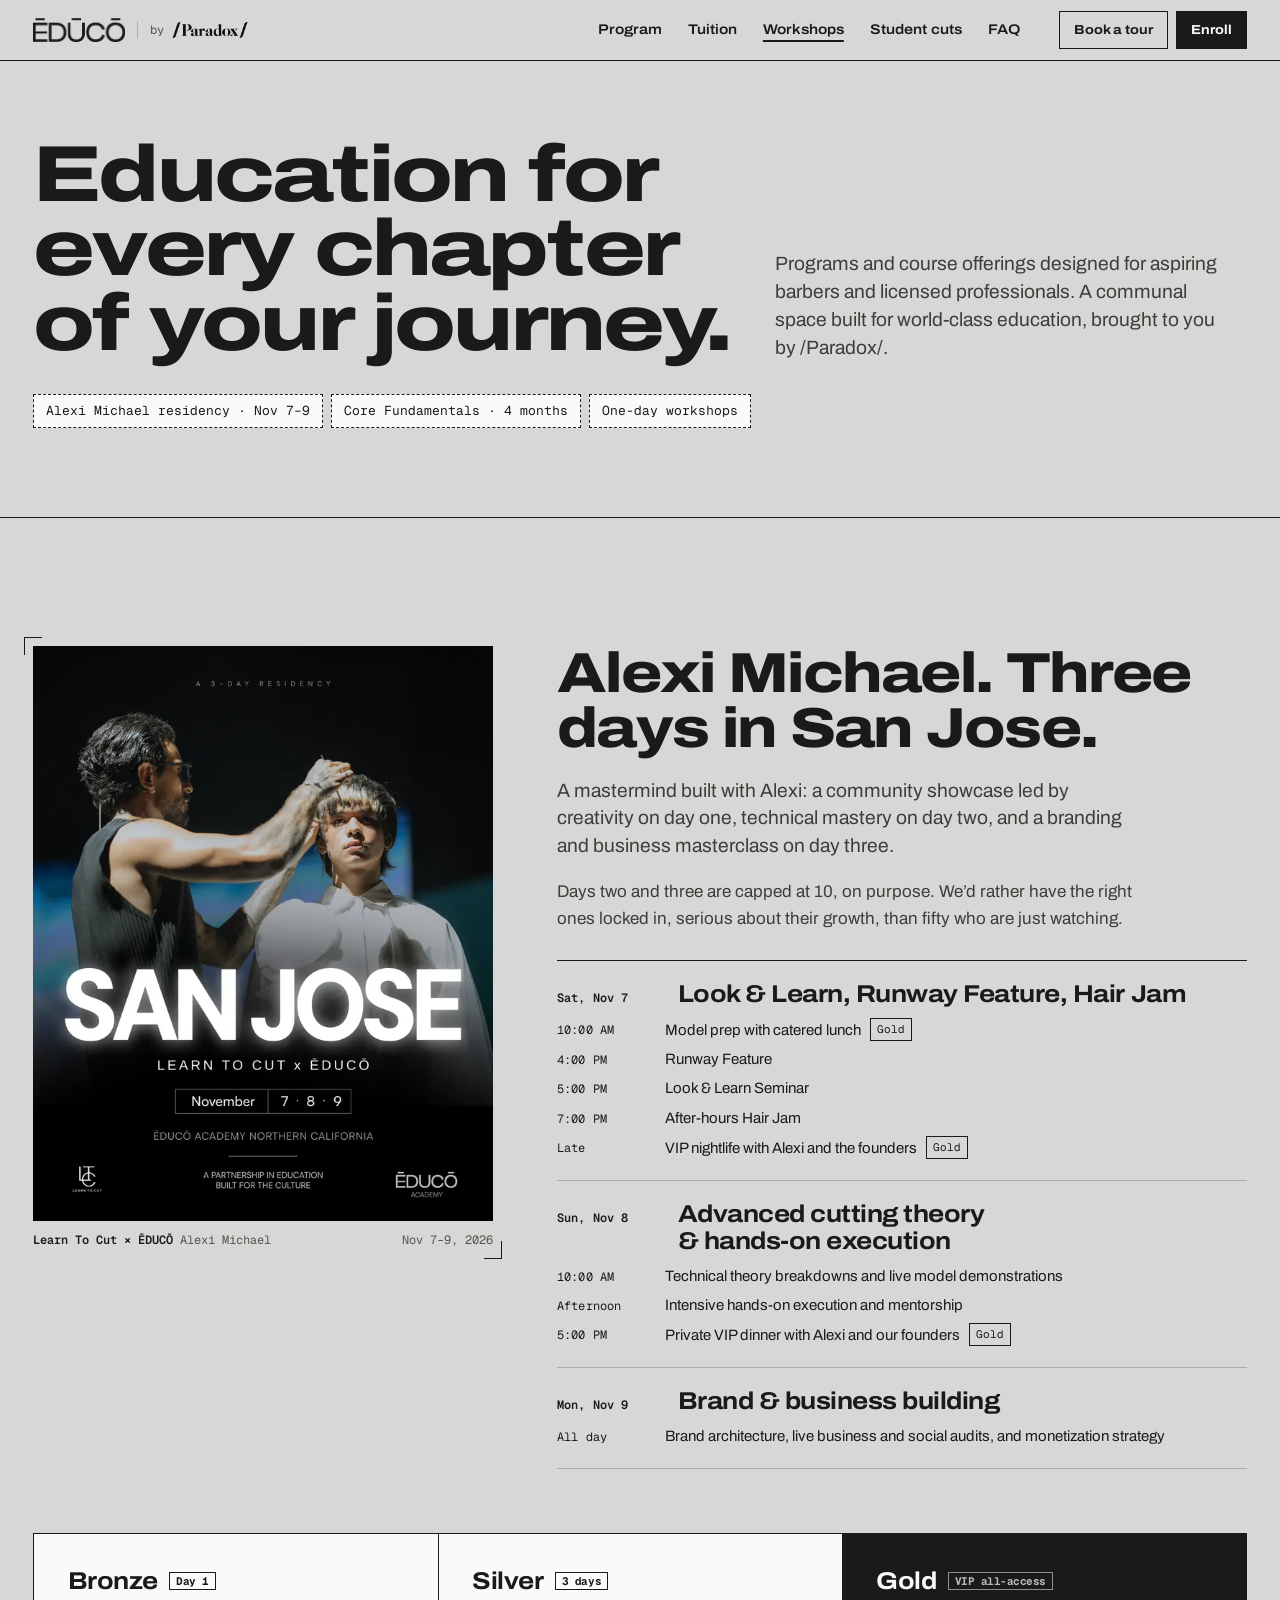
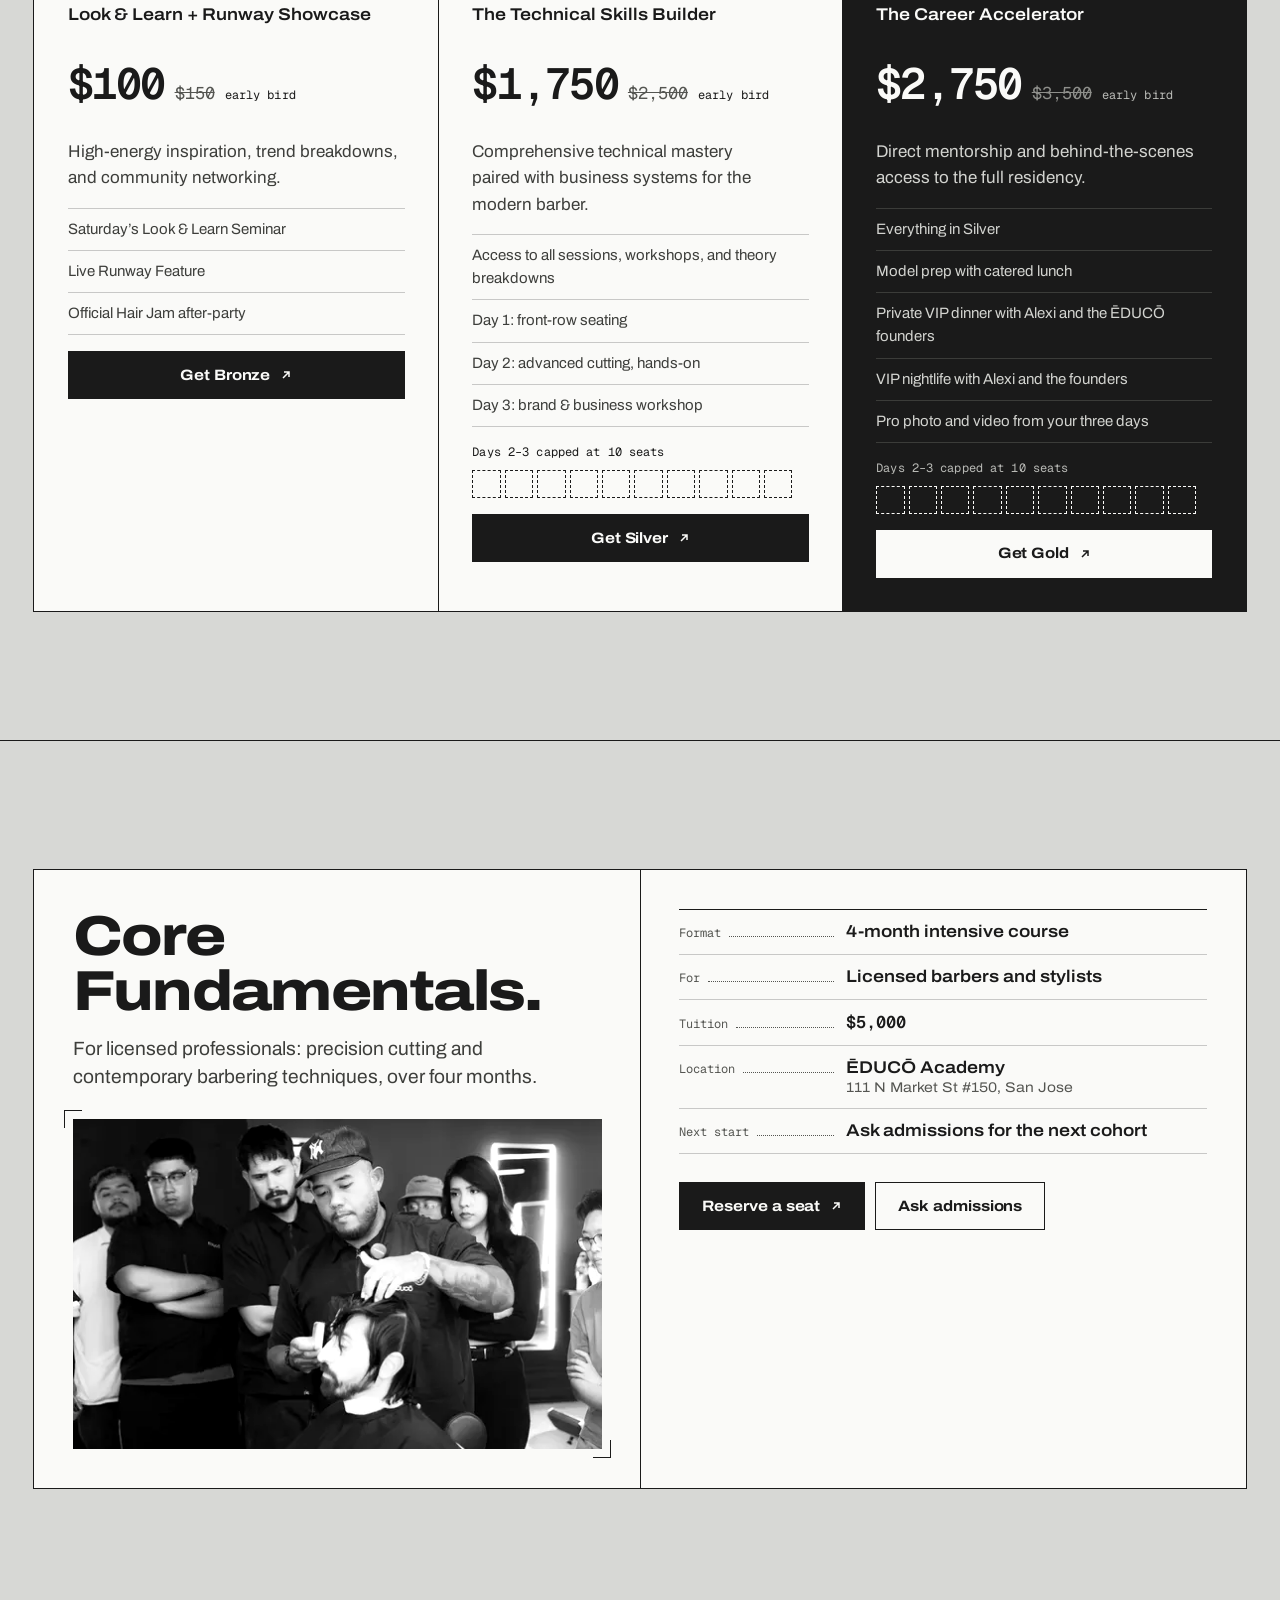
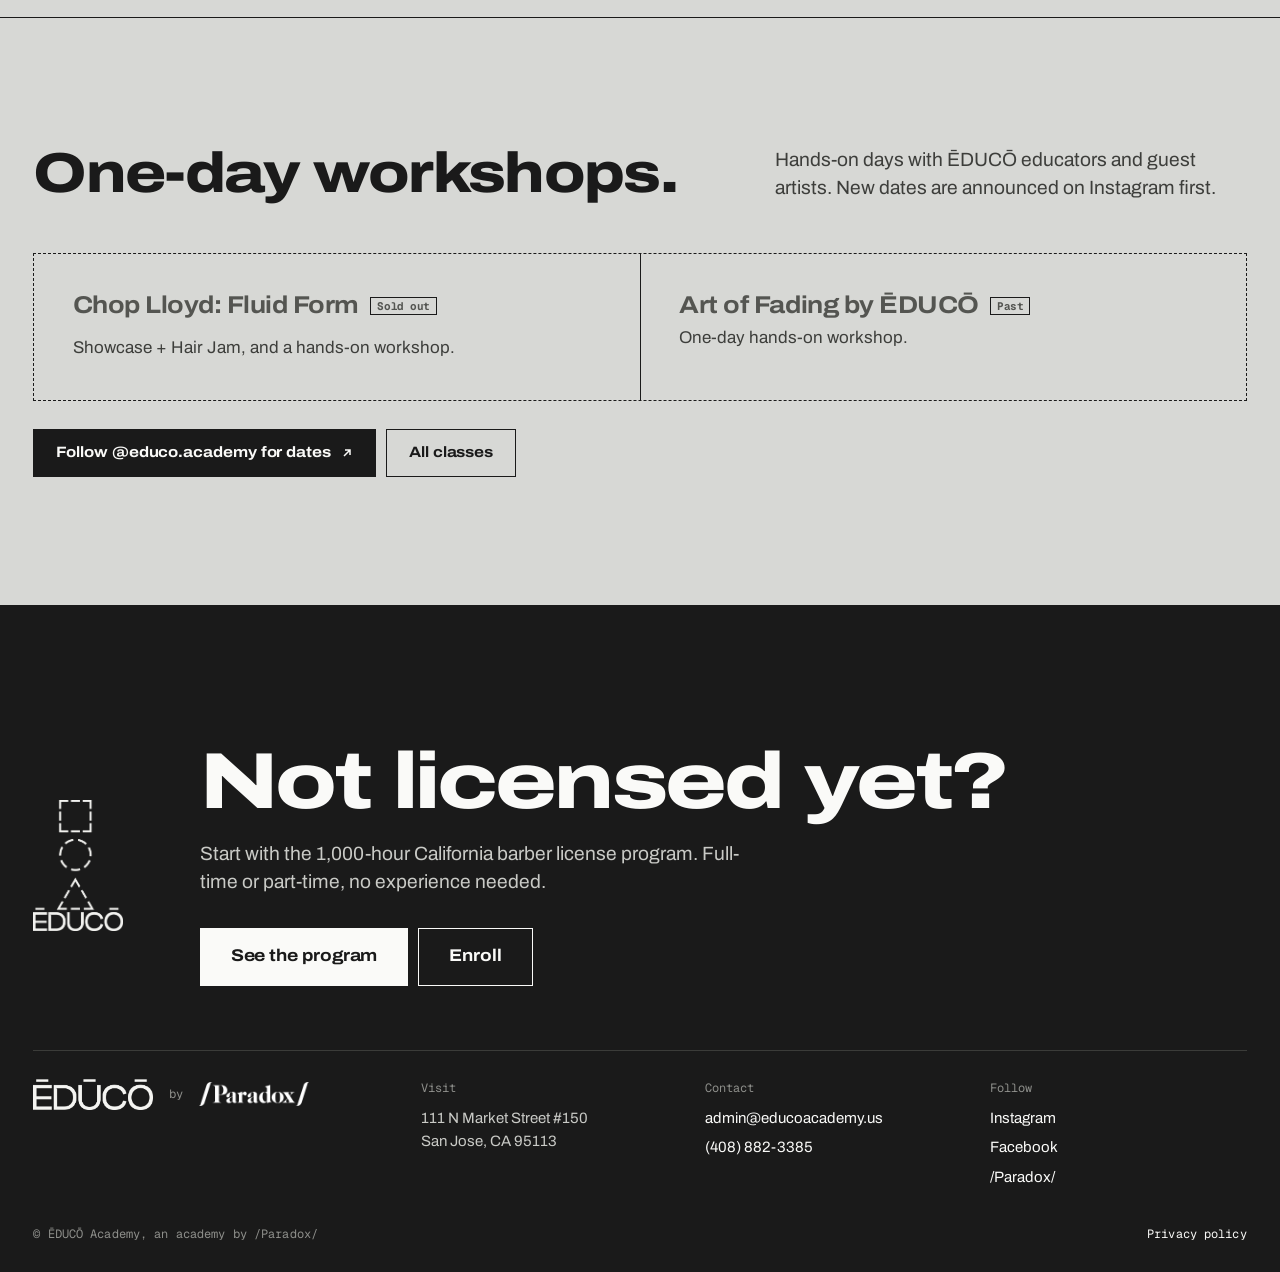
==== commit b429bad2: "Student cuts: rates section, nav link, and Squire booking in the panel Co-Authored-By: Claude Opus 5" ====
--- a/workshops.html
+++ b/workshops.html
@@ -17,12 +17,13 @@
 
 <header class="strip">
   <div class="strip__inner wrap">
-    <a class="strip__logo" href="index.html" aria-label="ĒDUCŌ Academy home"><img src="img/wordmark-ink.png" alt="ĒDUCŌ" width="1500" height="420"><span class="strip__by">by <img src="img/prdx-ink.png" alt="/Paradox/" width="1984" height="432"></span></a>
+    <div class="strip__logo"><a href="index.html" aria-label="ĒDUCŌ Academy home"><img src="img/wordmark-ink.png" alt="ĒDUCŌ" width="1500" height="420"></a><a class="strip__by" href="https://gigolajulian.github.io/prdx-juliangigola-redesign/" target="_blank" rel="noopener">by <img src="img/prdx-ink.png" alt="/Paradox/" width="1984" height="432"></a></div>
     <nav class="strip__nav" aria-label="Main">
       <ul>
         <li><a href="index.html">Program</a></li>
         <li><a href="index.html#tuition">Tuition</a></li>
         <li><a href="workshops.html" aria-current="page">Workshops</a></li>
+        <li><a href="index.html#cuts">Student cuts</a></li>
         <li><a href="index.html#faq">FAQ</a></li>
       </ul>
     </nav>
@@ -43,8 +44,9 @@
     <li><a href="index.html">Program <span class="mono">1,000 hrs</span></a></li>
     <li><a href="index.html#tuition">Tuition</a></li>
     <li><a href="workshops.html">Workshops</a></li>
+    <li><a href="index.html#cuts">Student cuts</a></li>
     <li><a href="index.html#faq">FAQ</a></li>
-    <li><a href="https://www.prdx.us" target="_blank" rel="noopener" class="prdx">/Paradox/</a></li>
+    <li><a href="https://gigolajulian.github.io/prdx-juliangigola-redesign/" target="_blank" rel="noopener" class="prdx">/Paradox/</a></li>
   </ul>
   <div class="cta">
     <a class="btn" href="https://educoacademy.edlumina.com/register?student_module=admissions" target="_blank" rel="noopener">Enroll in the program</a>
@@ -223,7 +225,7 @@
       <div class="foot__lock">
         <img src="img/wordmark-paper.png" alt="ĒDUCŌ" width="1500" height="420" loading="lazy">
         <span class="x">by</span>
-        <a class="p" href="https://www.prdx.us" target="_blank" rel="noopener"><img src="img/prdx-paper.png" alt="/Paradox/" width="1984" height="432" loading="lazy"></a>
+        <a class="p" href="https://gigolajulian.github.io/prdx-juliangigola-redesign/" target="_blank" rel="noopener"><img src="img/prdx-paper.png" alt="/Paradox/" width="1984" height="432" loading="lazy"></a>
       </div>
       <div>
         <h2>Visit</h2>
@@ -241,7 +243,7 @@
         <ul>
           <li><a href="https://www.instagram.com/educo.academy" target="_blank" rel="noopener">Instagram</a></li>
           <li><a href="https://www.facebook.com/people/Educo-Academy/61577444746271/" target="_blank" rel="noopener">Facebook</a></li>
-          <li><a href="https://www.prdx.us" target="_blank" rel="noopener">/Paradox/</a></li>
+          <li><a href="https://gigolajulian.github.io/prdx-juliangigola-redesign/" target="_blank" rel="noopener">/Paradox/</a></li>
         </ul>
       </div>
     </div>
--- a/edu.css
+++ b/edu.css
@@ -83,7 +83,9 @@
 @supports (backdrop-filter: blur(1px)) { .strip { backdrop-filter: blur(10px) saturate(1.1); } }
 .strip__inner { display: flex; align-items: center; gap: 18px; height: 60px; }
 .strip__logo { display: flex; align-items: center; gap: 12px; text-decoration: none; flex: none; }
-.strip__logo img { width: 92px; }
+.strip__logo > a:first-child img { width: 92px; }
+.strip__by { text-decoration: none; transition: color 200ms var(--ease-out); }
+.strip__by:hover { color: var(--ink); }
 .strip__by { display: none; align-items: center; gap: 8px; font-family: var(--mono); font-size: 0.75rem; color: var(--mute); padding-left: 12px; border-left: 1px solid var(--line); }
 .strip__by img { width: 76px; }
 .strip__nav { display: none; margin-left: auto; }
@@ -165,7 +167,6 @@
 .callout::before { content: ""; order: -2; width: 9px; height: 9px; border: 1.5px solid var(--sheet); border-radius: 50%; flex: none; }
 .callout::after { content: ""; order: -1; width: clamp(28px, 5vw, 64px); border-top: 1px solid var(--sheet); }
 .callout b { font: 600 0.6875rem/1 var(--mono); color: var(--ink); background: var(--sheet); padding: 4px 6px; }
-.callout--l { flex-direction: row-reverse; transform: translate(calc(-100% + 4.5px), -50%); }
 
 .cover__photo img { object-position: 50% 35%; }
 .cover__plate { background: var(--sheet); border: 1px solid var(--ink); padding: 16px 18px 6px; margin-top: 16px; }
@@ -480,3 +481,28 @@
   .price dt { flex: 1 0 100%; }
   .price dd { white-space: normal; }
 }
+
+/* ---------- Booker: Calendly tours and Squire student cuts inside a Kit panel ---------- */
+.booker {
+  position: fixed; inset: 0 0 0 auto; margin: 0; padding: 0; border: 0; border-left: 1px solid var(--ink);
+  width: min(620px, 100%); height: 100dvh; max-width: none; max-height: none;
+  background: var(--sheet); color: var(--ink); display: none; flex-direction: column;
+  transition: transform 520ms var(--ease-out), overlay 520ms allow-discrete, display 520ms allow-discrete;
+}
+.booker[open] { display: flex; }
+@starting-style { .booker[open] { transform: translateX(100%); } }
+.booker:not([open]) { transform: translateX(100%); transition-timing-function: var(--ease-in-out); }
+.booker::backdrop { background: rgba(26, 26, 26, 0.5); transition: background-color 520ms var(--ease-out), overlay 520ms allow-discrete, display 520ms allow-discrete; }
+@starting-style { .booker[open]::backdrop { background: rgba(26, 26, 26, 0); } }
+.booker__top { display: flex; justify-content: space-between; align-items: start; gap: 16px; padding: 18px var(--gutter); border-bottom: 1.5px solid var(--ink); background: var(--steel); }
+.booker__top p { margin: 6px 0 0; font-size: 0.9375rem; color: var(--ink-2); }
+.booker__close { display: inline-grid; flex: none; }
+.booker__body { position: relative; flex: 1; min-height: 0; }
+.booker__body iframe { position: absolute; inset: 0; width: 100%; height: 100%; border: 0; }
+.booker__wait { position: absolute; inset: 0; display: grid; place-items: center; margin: 0; color: var(--mute); }
+.booker__foot { display: flex; justify-content: space-between; gap: 12px; padding: 10px var(--gutter); border-top: 1px solid var(--ink); color: var(--mute); }
+.booker__foot a { color: var(--ink); }
+
+/* ---------- Student cuts ---------- */
+.cuts { display: grid; gap: 32px; }
+@media (min-width: 960px) { .cuts { grid-template-columns: minmax(0, 1fr) minmax(0, 1fr); gap: clamp(32px, 5vw, 80px); align-items: start; } }
